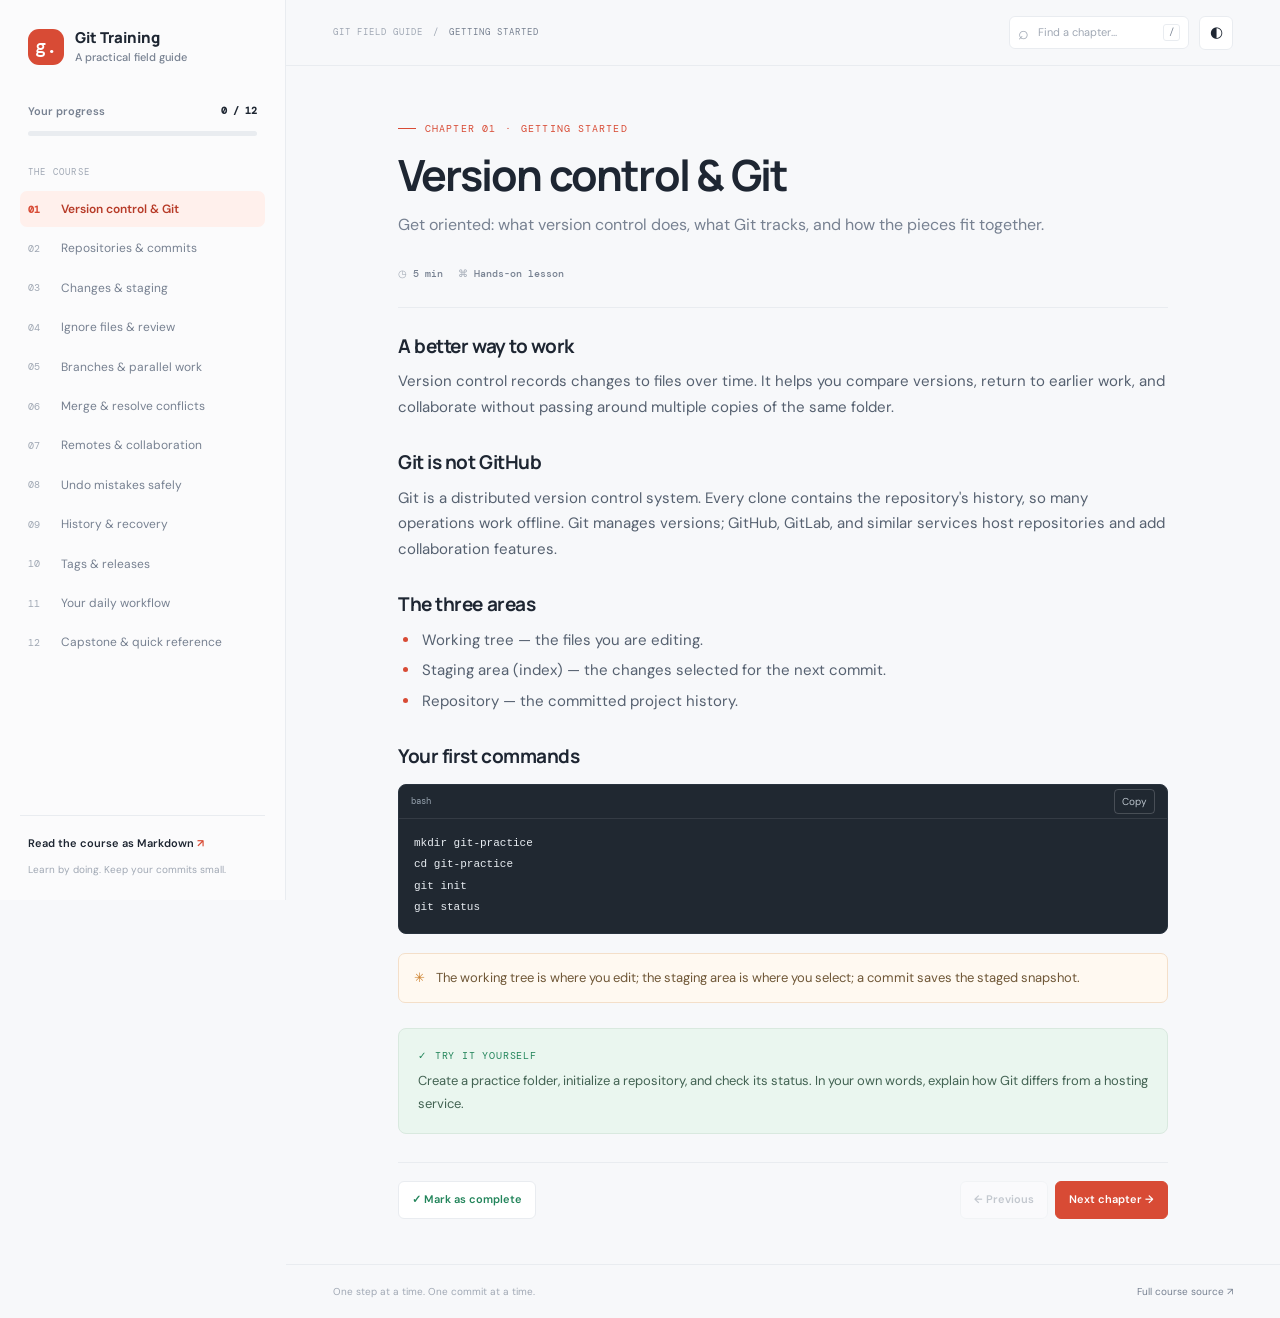
==== index.html @ a88dbd33 "added website" ====
<!doctype html>
<html lang="en">
  <head>
    <meta charset="utf-8">
    <meta name="viewport" content="width=device-width, initial-scale=1">
    <meta name="theme-color" content="#f7f8fa">
    <meta name="description" content="A practical, chapter-by-chapter guide to learning Git, with hands-on exercises and a quick command reference.">
    <title>Git, step by step — Git Training</title>
    <link rel="stylesheet" href="styles.css">
    <script src="app.js" defer></script>
  </head>
  <body>
    <div class="app-shell">
      <aside class="sidebar" id="sidebar">
        <a class="brand" href="#" aria-label="Git Training home">
          <span class="brand-mark" aria-hidden="true">g.</span>
          <span>Git Training<span class="brand-subtitle">A practical field guide</span></span>
        </a>

        <div class="course-progress">
          <div class="progress-label">
            <span>Your progress</span>
            <span id="progress-count">0 / 12</span>
          </div>
          <div class="progress-track" role="progressbar" aria-label="Course progress" aria-valuemin="0" aria-valuemax="12" aria-valuenow="0" id="progress-bar">
            <span id="progress-fill"></span>
          </div>
        </div>

        <nav class="chapter-nav" aria-label="Course chapters">
          <p class="nav-heading">THE COURSE</p>
          <ol id="chapter-list"></ol>
        </nav>

        <div class="sidebar-bottom">
          <a class="source-link" href="Git-Training-Material.md">Read the course as Markdown <span aria-hidden="true">↗</span></a>
          <span class="sidebar-note">Learn by doing. Keep your commits small.</span>
        </div>
      </aside>

      <main class="main-panel">
        <header class="topbar">
          <button class="menu-button" id="menu-button" type="button" aria-label="Open chapter menu" aria-expanded="false">☰</button>
          <div class="breadcrumbs"><span>GIT FIELD GUIDE</span><span aria-hidden="true">/</span><span id="breadcrumb-current">GETTING STARTED</span></div>
          <div class="topbar-actions">
            <label class="search-box">
              <span aria-hidden="true">⌕</span>
              <input id="search" type="search" placeholder="Find a chapter..." aria-label="Find a chapter">
              <kbd>/</kbd>
            </label>
            <button class="theme-button" id="theme-button" type="button" aria-label="Switch to dark theme" title="Toggle theme">◐</button>
          </div>
        </header>

        <article class="lesson" id="lesson" aria-live="polite"></article>

        <footer class="page-footer">
          <span>One step at a time. One commit at a time.</span>
          <a href="Git-Training-Material.md">Full course source ↗</a>
        </footer>
      </main>
    </div>
  </body>
</html>
---- styles.css ----
@import url("https://fonts.googleapis.com/css2?family=DM+Mono:wght@400;500&family=DM+Sans:wght@400;500;600;700&family=Manrope:wght@400;500;600;700;800&display=swap");

:root {
  color-scheme: light;
  --page: #f7f8fa;
  --surface: #ffffff;
  --sidebar: #fbfbfc;
  --text: #1e2632;
  --muted: #778191;
  --faint: #a0a8b4;
  --line: #e9ecf0;
  --soft: #f2f4f6;
  --accent: #d84b35;
  --accent-dark: #b73b28;
  --accent-wash: #fff0ec;
  --green: #23855b;
  --green-wash: #eaf6ef;
  --code: #202831;
  --code-text: #e8edf2;
  --shadow: 0 14px 38px rgba(27, 38, 51, 0.045);
}

* { box-sizing: border-box; }

body {
  margin: 0;
  background: var(--page);
  color: var(--text);
  font-family: "DM Sans", sans-serif;
  font-size: 15px;
  line-height: 1.7;
  -webkit-font-smoothing: antialiased;
}

button, input { font: inherit; }
button { color: inherit; }
a { color: inherit; }

.app-shell { min-height: 100vh; }

.sidebar {
  position: fixed;
  inset: 0 auto 0 0;
  z-index: 5;
  display: flex;
  width: 286px;
  flex-direction: column;
  padding: 29px 20px 20px;
  border-right: 1px solid var(--line);
  background: var(--sidebar);
}

.brand {
  display: flex;
  align-items: center;
  gap: 11px;
  padding: 0 8px;
  color: var(--text);
  font-family: Manrope, sans-serif;
  font-size: 15px;
  font-weight: 800;
  line-height: 1.25;
  text-decoration: none;
}

.brand-mark {
  display: grid;
  width: 36px;
  height: 36px;
  place-items: center;
  border-radius: 11px;
  background: var(--accent);
  color: white;
  font-family: "DM Mono", monospace;
  font-size: 19px;
  font-weight: 500;
}

.brand-subtitle {
  display: block;
  margin-top: 3px;
  color: var(--muted);
  font-family: "DM Sans", sans-serif;
  font-size: 11px;
  font-weight: 500;
}

.course-progress { margin: 37px 8px 29px; }
.progress-label { display: flex; justify-content: space-between; color: var(--muted); font-size: 11px; font-weight: 600; }
.progress-label span:last-child { color: var(--text); font-family: "DM Mono", monospace; font-size: 10px; }
.progress-track { height: 5px; margin-top: 10px; overflow: hidden; border-radius: 99px; background: var(--line); }
.progress-track span { display: block; width: 0; height: 100%; border-radius: inherit; background: var(--green); transition: width 220ms ease; }

.chapter-nav { min-height: 0; overflow: auto; }
.nav-heading { margin: 0 8px 11px; color: var(--faint); font-family: "DM Mono", monospace; font-size: 9px; letter-spacing: 1.2px; }
.chapter-nav ol { display: grid; gap: 3px; margin: 0; padding: 0; list-style: none; }
.chapter-nav button {
  display: flex;
  width: 100%;
  align-items: center;
  gap: 11px;
  padding: 8px;
  border: 0;
  border-radius: 7px;
  background: transparent;
  color: var(--muted);
  cursor: pointer;
  text-align: left;
  transition: background 140ms ease, color 140ms ease;
}
.chapter-nav button:hover { background: var(--soft); color: var(--text); }
.chapter-nav button[aria-current="page"] { background: var(--accent-wash); color: var(--accent-dark); font-weight: 600; }
.chapter-number { width: 22px; color: var(--faint); font-family: "DM Mono", monospace; font-size: 10px; }
.chapter-nav button[aria-current="page"] .chapter-number { color: var(--accent); }
.chapter-title { overflow: hidden; font-size: 12px; text-overflow: ellipsis; white-space: nowrap; }
.chapter-done { margin-left: auto; color: var(--green); font-size: 12px; }
.chapter-nav button[hidden] { display: none; }
.no-results { padding: 10px 8px; color: var(--faint); font-size: 11px; }
.no-results[hidden] { display: none; }

.sidebar-bottom { display: grid; gap: 8px; margin-top: auto; padding: 18px 8px 2px; border-top: 1px solid var(--line); }
.source-link { color: var(--text); font-size: 11px; font-weight: 600; text-decoration: none; }
.source-link:hover, .page-footer a:hover { color: var(--accent); }
.source-link span { color: var(--accent); }
.sidebar-note { color: var(--faint); font-size: 10px; }

.main-panel { min-height: 100vh; margin-left: 286px; }
.topbar {
  position: sticky;
  top: 0;
  z-index: 3;
  display: flex;
  height: 66px;
  align-items: center;
  justify-content: space-between;
  padding: 0 max(36px, calc((100% - 900px) / 2));
  border-bottom: 1px solid var(--line);
  background: color-mix(in srgb, var(--page) 92%, transparent);
  backdrop-filter: blur(14px);
}
.breadcrumbs { display: flex; align-items: center; gap: 10px; color: var(--faint); font-family: "DM Mono", monospace; font-size: 9px; letter-spacing: 1px; }
.breadcrumbs span:last-child { overflow: hidden; max-width: 260px; color: var(--muted); text-overflow: ellipsis; white-space: nowrap; }
.topbar-actions { display: flex; align-items: center; gap: 10px; }
.search-box { display: flex; height: 33px; align-items: center; gap: 7px; padding: 0 8px; border: 1px solid var(--line); border-radius: 6px; background: var(--surface); color: var(--faint); }
.search-box > span { font-size: 18px; line-height: 1; }
.search-box input { width: 120px; border: 0; outline: 0; background: transparent; color: var(--text); font-size: 11px; }
.search-box input::placeholder { color: var(--faint); }
kbd { min-width: 17px; padding: 0 4px; border: 1px solid var(--line); border-radius: 3px; color: var(--muted); font-family: "DM Mono", monospace; font-size: 9px; text-align: center; }
.theme-button, .menu-button { display: grid; width: 34px; height: 34px; place-items: center; border: 1px solid var(--line); border-radius: 6px; background: var(--surface); cursor: pointer; }
.theme-button:hover, .menu-button:hover { color: var(--accent); }
.menu-button { display: none; }

.lesson { width: min(100% - 64px, 770px); min-height: calc(100vh - 116px); margin: 0 auto; padding: 54px 0 45px; }
.eyebrow { display: flex; align-items: center; gap: 9px; color: var(--accent); font-family: "DM Mono", monospace; font-size: 10px; letter-spacing: 1.1px; text-transform: uppercase; }
.eyebrow::before { width: 18px; height: 1px; background: var(--accent); content: ""; }
h1, h2, h3, p { margin-top: 0; }
h1 { margin: 12px 0 10px; font-family: Manrope, sans-serif; font-size: clamp(31px, 4vw, 43px); font-weight: 700; letter-spacing: -1.8px; line-height: 1.2; }
.lesson-lede { max-width: 680px; margin-bottom: 26px; color: var(--muted); font-size: 16px; line-height: 1.75; }
.lesson-meta { display: flex; flex-wrap: wrap; gap: 15px; padding-bottom: 25px; border-bottom: 1px solid var(--line); color: var(--faint); font-family: "DM Mono", monospace; font-size: 10px; }
.lesson-meta span { display: flex; align-items: center; gap: 6px; }
.lesson-meta strong { color: var(--muted); font-weight: 500; }

.lesson-content { padding-top: 25px; }
.lesson-content h2 { margin: 29px 0 10px; font-family: Manrope, sans-serif; font-size: 19px; font-weight: 700; letter-spacing: -0.45px; line-height: 1.4; }
.lesson-content h2:first-child { margin-top: 0; }
.lesson-content h3 { margin: 21px 0 8px; font-size: 14px; font-weight: 700; }
.lesson-content p { margin-bottom: 13px; color: #566170; }
.lesson-content ul, .lesson-content ol { margin: 7px 0 18px; padding-left: 22px; color: #566170; }
.lesson-content li { margin: 5px 0; padding-left: 2px; }
.lesson-content li::marker { color: var(--accent); }
.lesson-content code:not(pre code) { padding: 2px 5px; border-radius: 4px; background: var(--soft); color: var(--accent-dark); font-family: "DM Mono", monospace; font-size: 0.86em; }
.code-wrap { position: relative; margin: 14px 0 19px; overflow: hidden; border: 1px solid #29333e; border-radius: 8px; background: var(--code); }
.code-label { display: flex; min-height: 34px; align-items: center; justify-content: space-between; padding: 0 12px; border-bottom: 1px solid rgba(255,255,255,.09); color: #96a2ae; font-family: "DM Mono", monospace; font-size: 9px; }
.code-label button { padding: 3px 7px; border: 1px solid rgba(255,255,255,.18); border-radius: 4px; background: transparent; color: #bbc4cc; cursor: pointer; font-family: "DM Sans", sans-serif; font-size: 10px; }
.code-label button:hover { border-color: #f29a82; color: #ffd1c5; }
.code-wrap pre { margin: 0; overflow: auto; padding: 13px 15px 16px; color: var(--code-text); font-family: "DM Mono", monospace; font-size: 11px; line-height: 1.85; tab-size: 2; }
.callout { display: flex; gap: 11px; margin: 16px 0; padding: 13px 15px; border: 1px solid #f4dfc9; border-radius: 7px; background: #fff9f1; color: #6f5737; font-size: 13px; }
.callout strong { color: #9d6225; }
.callout-icon { flex: 0 0 auto; color: #cd812e; }
.exercise { margin: 25px 0; padding: 18px 19px; border: 1px solid #d9e9df; border-radius: 8px; background: var(--green-wash); }
.exercise-heading { display: flex; align-items: center; gap: 8px; margin-bottom: 6px; color: var(--green); font-family: "DM Mono", monospace; font-size: 10px; letter-spacing: .8px; text-transform: uppercase; }
.exercise p { margin: 0; color: #426252; font-size: 13px; }
.lesson-content table { width: 100%; margin: 16px 0; border-collapse: collapse; font-size: 12px; }
.lesson-content th, .lesson-content td { padding: 8px 10px; border: 1px solid var(--line); text-align: left; }
.lesson-content th { background: var(--soft); font-weight: 700; }
.lesson-content td code { white-space: nowrap; }
.table-scroll { overflow-x: auto; }

.lesson-actions { display: flex; align-items: center; justify-content: space-between; gap: 12px; margin-top: 28px; padding-top: 18px; border-top: 1px solid var(--line); }
.complete-button, .next-button, .prev-button { min-height: 38px; padding: 0 13px; border: 1px solid var(--line); border-radius: 6px; background: var(--surface); cursor: pointer; font-size: 11px; font-weight: 600; transition: border-color 140ms ease, background 140ms ease; }
.complete-button { color: var(--green); }
.complete-button:hover { border-color: #a8d3b8; background: var(--green-wash); }
.complete-button.is-done { border-color: #a8d3b8; background: var(--green-wash); }
.lesson-nav-buttons { display: flex; gap: 7px; }
.prev-button, .next-button { color: var(--muted); }
.next-button { border-color: var(--accent); background: var(--accent); color: #fff; }
.next-button:hover { border-color: var(--accent-dark); background: var(--accent-dark); }
.prev-button:hover { border-color: #c9cfd6; color: var(--text); }
.prev-button:disabled, .next-button:disabled { opacity: .4; cursor: not-allowed; }

.page-footer { display: flex; justify-content: space-between; gap: 15px; padding: 18px max(36px, calc((100% - 900px) / 2)); border-top: 1px solid var(--line); color: var(--faint); font-size: 10px; }
.page-footer a { color: var(--muted); text-decoration: none; }
.empty-search { padding: 35px 0; color: var(--muted); }

body[data-theme="dark"] {
  color-scheme: dark;
  --page: #151a20;
  --surface: #1b2129;
  --sidebar: #181e25;
  --text: #e5eaf0;
  --muted: #a1acb9;
  --faint: #778391;
  --line: #2b333d;
  --soft: #242c35;
  --accent: #f0785f;
  --accent-dark: #f28b74;
  --accent-wash: #35241f;
  --green: #69c192;
  --green-wash: #1d3028;
  --code: #11161c;
  --code-text: #e8edf2;
  --shadow: 0 14px 38px rgba(0, 0, 0, .16);
}
body[data-theme="dark"] .lesson-content p,
body[data-theme="dark"] .lesson-content ul,
body[data-theme="dark"] .lesson-content ol { color: #bbc4ce; }
body[data-theme="dark"] .callout { border-color: #51402b; background: #2b261e; color: #ddc9a8; }
body[data-theme="dark"] .callout strong { color: #edb76d; }
body[data-theme="dark"] .exercise p { color: #b9d6c4; }

@media (max-width: 1050px) {
  .sidebar { width: 250px; }
  .main-panel { margin-left: 250px; }
  .topbar { padding-right: 28px; padding-left: 28px; }
  .lesson { width: min(100% - 52px, 770px); }
  .page-footer { padding-right: 28px; padding-left: 28px; }
}

@media (max-width: 760px) {
  .sidebar { width: 286px; box-shadow: var(--shadow); transform: translateX(-102%); transition: transform 190ms ease; }
  .sidebar.is-open { transform: translateX(0); }
  .main-panel { margin-left: 0; }
  .topbar { height: 58px; padding: 0 16px; }
  .menu-button { display: grid; flex: 0 0 auto; }
  .breadcrumbs { margin-right: auto; margin-left: 11px; font-size: 8px; }
  .breadcrumbs span:first-child, .breadcrumbs span:nth-child(2) { display: none; }
  .breadcrumbs span:last-child { max-width: 135px; }
  .search-box { width: 35px; justify-content: center; padding: 0; }
  .search-box input, .search-box kbd { display: none; }
  .search-box:focus-within { position: absolute; right: 56px; left: 58px; width: auto; justify-content: flex-start; padding: 0 8px; }
  .search-box:focus-within input { display: block; width: 100%; }
  .lesson { width: min(100% - 36px, 640px); min-height: calc(100vh - 105px); padding-top: 37px; }
  .lesson-lede { font-size: 14px; }
  .lesson-content h2 { font-size: 18px; }
  .page-footer { padding: 15px 18px; }
}

@media (max-width: 440px) {
  .lesson { width: calc(100% - 32px); }
  h1 { font-size: 32px; }
  .lesson-meta { gap: 9px; }
  .lesson-actions { align-items: flex-start; flex-direction: column; }
  .lesson-nav-buttons { width: 100%; justify-content: space-between; }
  .page-footer { align-items: flex-start; flex-direction: column; gap: 3px; }
}
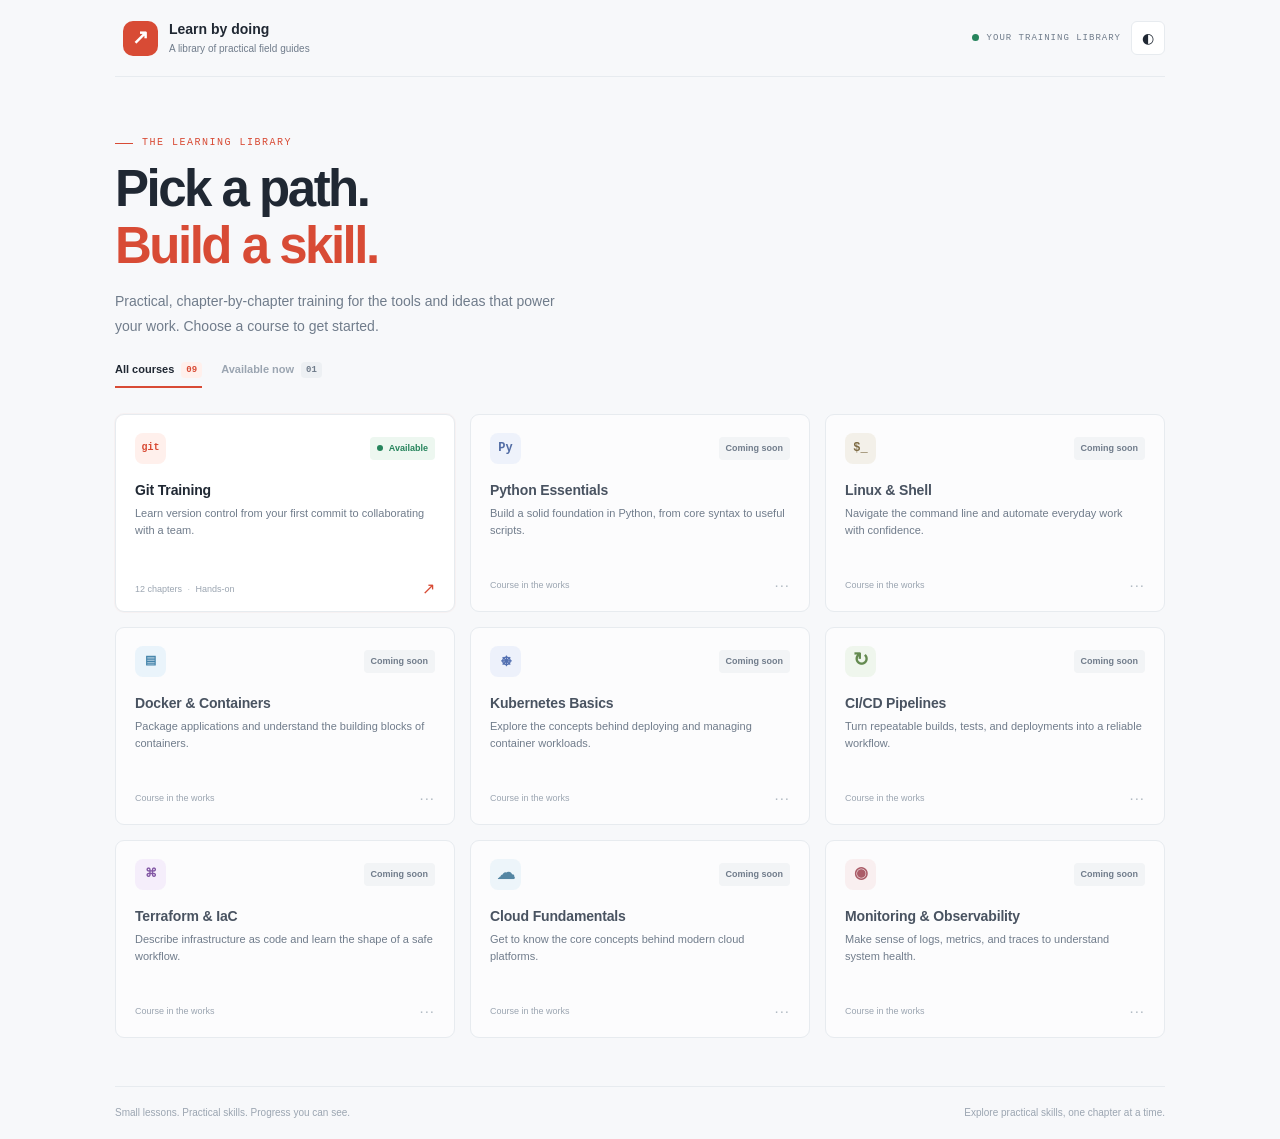
==== commit 6105f303: "reorg2" ====
--- a/index.html
+++ b/index.html
@@ -4,61 +4,105 @@
     <meta charset="utf-8">
     <meta name="viewport" content="width=device-width, initial-scale=1">
     <meta name="theme-color" content="#f7f8fa">
-    <meta name="description" content="A practical, chapter-by-chapter guide to learning Git, with hands-on exercises and a quick command reference.">
-    <title>Git, step by step — Git Training</title>
-    <link rel="stylesheet" href="styles.css">
-    <script src="app.js" defer></script>
+    <meta name="description" content="Choose a hands-on training course and learn something new, one chapter at a time.">
+    <title>Training Library — Learn by doing</title>
+    <link rel="stylesheet" href="assets/css/styles.css">
+    <script src="assets/js/home.js" defer></script>
   </head>
   <body>
-    <div class="app-shell">
-      <aside class="sidebar" id="sidebar">
-        <a class="brand" href="#" aria-label="Git Training home">
-          <span class="brand-mark" aria-hidden="true">g.</span>
-          <span>Git Training<span class="brand-subtitle">A practical field guide</span></span>
+    <div class="page-shell">
+      <header class="site-header">
+        <a class="brand" href="index.html" aria-label="Training Library home">
+          <span class="brand-mark" aria-hidden="true">↗</span>
+          <span>Learn by doing<span class="brand-caption">A library of practical field guides</span></span>
         </a>
+        <div class="site-header-actions">
+          <span class="header-label"><span class="status-dot"></span> YOUR TRAINING LIBRARY</span>
+          <button class="theme-button" id="theme-button" type="button" aria-label="Switch to dark theme" title="Toggle theme">◐</button>
+        </div>
+      </header>
 
-        <div class="course-progress">
-          <div class="progress-label">
-            <span>Your progress</span>
-            <span id="progress-count">0 / 12</span>
+      <main>
+        <section class="intro" aria-labelledby="page-title">
+          <p class="eyebrow">THE LEARNING LIBRARY</p>
+          <h1 id="page-title">Pick a path.<br><span>Build a skill.</span></h1>
+          <p class="intro-copy">Practical, chapter-by-chapter training for the tools and ideas that power your work. Choose a course to get started.</p>
+          <div class="section-tabs" role="group" aria-label="Filter courses">
+            <button class="tab is-active" type="button" data-filter="all" aria-pressed="true">All courses <span>09</span></button>
+            <button class="tab" type="button" data-filter="available" aria-pressed="false">Available now <span>01</span></button>
           </div>
-          <div class="progress-track" role="progressbar" aria-label="Course progress" aria-valuemin="0" aria-valuemax="12" aria-valuenow="0" id="progress-bar">
-            <span id="progress-fill"></span>
-          </div>
-        </div>
+        </section>
 
-        <nav class="chapter-nav" aria-label="Course chapters">
-          <p class="nav-heading">THE COURSE</p>
-          <ol id="chapter-list"></ol>
-        </nav>
+        <section class="course-grid" aria-label="Training courses">
+          <a class="course-card course-card-live" href="pages/git-training.html">
+            <span class="card-topline"><span class="course-icon git-icon" aria-hidden="true">git</span><span class="card-status available"><span></span> Available</span></span>
+            <span class="course-title">Git Training</span>
+            <span class="course-description">Learn version control from your first commit to collaborating with a team.</span>
+            <span class="card-bottom"><span>12 chapters <span class="meta-divider">·</span> Hands-on</span><span class="card-arrow" aria-hidden="true">↗</span></span>
+          </a>
 
-        <div class="sidebar-bottom">
-          <a class="source-link" href="Git-Training-Material.md">Read the course as Markdown <span aria-hidden="true">↗</span></a>
-          <span class="sidebar-note">Learn by doing. Keep your commits small.</span>
-        </div>
-      </aside>
+          <article class="course-card course-card-soon">
+            <span class="card-topline"><span class="course-icon python-icon" aria-hidden="true">Py</span><span class="card-status">Coming soon</span></span>
+            <span class="course-title">Python Essentials</span>
+            <span class="course-description">Build a solid foundation in Python, from core syntax to useful scripts.</span>
+            <span class="card-bottom"><span>Course in the works</span><span class="lock-icon" aria-hidden="true">···</span></span>
+          </article>
 
-      <main class="main-panel">
-        <header class="topbar">
-          <button class="menu-button" id="menu-button" type="button" aria-label="Open chapter menu" aria-expanded="false">☰</button>
-          <div class="breadcrumbs"><span>GIT FIELD GUIDE</span><span aria-hidden="true">/</span><span id="breadcrumb-current">GETTING STARTED</span></div>
-          <div class="topbar-actions">
-            <label class="search-box">
-              <span aria-hidden="true">⌕</span>
-              <input id="search" type="search" placeholder="Find a chapter..." aria-label="Find a chapter">
-              <kbd>/</kbd>
-            </label>
-            <button class="theme-button" id="theme-button" type="button" aria-label="Switch to dark theme" title="Toggle theme">◐</button>
-          </div>
-        </header>
+          <article class="course-card course-card-soon">
+            <span class="card-topline"><span class="course-icon linux-icon" aria-hidden="true">$_</span><span class="card-status">Coming soon</span></span>
+            <span class="course-title">Linux &amp; Shell</span>
+            <span class="course-description">Navigate the command line and automate everyday work with confidence.</span>
+            <span class="card-bottom"><span>Course in the works</span><span class="lock-icon" aria-hidden="true">···</span></span>
+          </article>
 
-        <article class="lesson" id="lesson" aria-live="polite"></article>
+          <article class="course-card course-card-soon">
+            <span class="card-topline"><span class="course-icon docker-icon" aria-hidden="true">▤</span><span class="card-status">Coming soon</span></span>
+            <span class="course-title">Docker &amp; Containers</span>
+            <span class="course-description">Package applications and understand the building blocks of containers.</span>
+            <span class="card-bottom"><span>Course in the works</span><span class="lock-icon" aria-hidden="true">···</span></span>
+          </article>
 
-        <footer class="page-footer">
-          <span>One step at a time. One commit at a time.</span>
-          <a href="Git-Training-Material.md">Full course source ↗</a>
-        </footer>
+          <article class="course-card course-card-soon">
+            <span class="card-topline"><span class="course-icon k8s-icon" aria-hidden="true">⎈</span><span class="card-status">Coming soon</span></span>
+            <span class="course-title">Kubernetes Basics</span>
+            <span class="course-description">Explore the concepts behind deploying and managing container workloads.</span>
+            <span class="card-bottom"><span>Course in the works</span><span class="lock-icon" aria-hidden="true">···</span></span>
+          </article>
+
+          <article class="course-card course-card-soon">
+            <span class="card-topline"><span class="course-icon cicd-icon" aria-hidden="true">↻</span><span class="card-status">Coming soon</span></span>
+            <span class="course-title">CI/CD Pipelines</span>
+            <span class="course-description">Turn repeatable builds, tests, and deployments into a reliable workflow.</span>
+            <span class="card-bottom"><span>Course in the works</span><span class="lock-icon" aria-hidden="true">···</span></span>
+          </article>
+
+          <article class="course-card course-card-soon">
+            <span class="card-topline"><span class="course-icon terraform-icon" aria-hidden="true">⌘</span><span class="card-status">Coming soon</span></span>
+            <span class="course-title">Terraform &amp; IaC</span>
+            <span class="course-description">Describe infrastructure as code and learn the shape of a safe workflow.</span>
+            <span class="card-bottom"><span>Course in the works</span><span class="lock-icon" aria-hidden="true">···</span></span>
+          </article>
+
+          <article class="course-card course-card-soon">
+            <span class="card-topline"><span class="course-icon cloud-icon" aria-hidden="true">☁</span><span class="card-status">Coming soon</span></span>
+            <span class="course-title">Cloud Fundamentals</span>
+            <span class="course-description">Get to know the core concepts behind modern cloud platforms.</span>
+            <span class="card-bottom"><span>Course in the works</span><span class="lock-icon" aria-hidden="true">···</span></span>
+          </article>
+
+          <article class="course-card course-card-soon">
+            <span class="card-topline"><span class="course-icon observability-icon" aria-hidden="true">◉</span><span class="card-status">Coming soon</span></span>
+            <span class="course-title">Monitoring &amp; Observability</span>
+            <span class="course-description">Make sense of logs, metrics, and traces to understand system health.</span>
+            <span class="card-bottom"><span>Course in the works</span><span class="lock-icon" aria-hidden="true">···</span></span>
+          </article>
+        </section>
       </main>
+
+      <footer class="site-footer">
+        <span>Small lessons. Practical skills. Progress you can see.</span>
+        <span>Explore practical skills, one chapter at a time.</span>
+      </footer>
     </div>
   </body>
 </html>
--- a/assets/css/styles.css
+++ b/assets/css/styles.css
@@ -0,0 +1,385 @@
+:root {
+  color-scheme: light;
+  --page: #f7f8fa;
+  --surface: #ffffff;
+  --sidebar: #fbfbfc;
+  --text: #1e2632;
+  --muted: #778191;
+  --faint: #a0a8b4;
+  --line: #e9ecf0;
+  --soft: #f2f4f6;
+  --accent: #d84b35;
+  --accent-dark: #b73b28;
+  --accent-wash: #fff0ec;
+  --green: #23855b;
+  --green-wash: #eaf6ef;
+  --code: #202831;
+  --code-text: #e8edf2;
+  --shadow: 0 14px 38px rgba(27, 38, 51, 0.045);
+}
+
+* { box-sizing: border-box; }
+
+body {
+  margin: 0;
+  background: var(--page);
+  color: var(--text);
+  font-family: "DM Sans", sans-serif;
+  font-size: 15px;
+  line-height: 1.7;
+  -webkit-font-smoothing: antialiased;
+}
+
+button, input { font: inherit; }
+button { color: inherit; }
+a { color: inherit; }
+
+.app-shell { min-height: 100vh; }
+
+.sidebar {
+  position: fixed;
+  inset: 0 auto 0 0;
+  z-index: 5;
+  display: flex;
+  width: 286px;
+  flex-direction: column;
+  padding: 29px 20px 20px;
+  border-right: 1px solid var(--line);
+  background: var(--sidebar);
+}
+
+.brand {
+  display: flex;
+  align-items: center;
+  gap: 11px;
+  padding: 0 8px;
+  color: var(--text);
+  font-family: Manrope, sans-serif;
+  font-size: 15px;
+  font-weight: 800;
+  line-height: 1.25;
+  text-decoration: none;
+}
+
+.brand-mark {
+  display: grid;
+  width: 36px;
+  height: 36px;
+  place-items: center;
+  border-radius: 11px;
+  background: var(--accent);
+  color: white;
+  font-family: "DM Mono", monospace;
+  font-size: 19px;
+  font-weight: 500;
+}
+
+.brand-subtitle {
+  display: block;
+  margin-top: 3px;
+  color: var(--muted);
+  font-family: "DM Sans", sans-serif;
+  font-size: 11px;
+  font-weight: 500;
+}
+
+.course-progress { margin: 37px 8px 29px; }
+.progress-label { display: flex; justify-content: space-between; color: var(--muted); font-size: 11px; font-weight: 600; }
+.progress-label span:last-child { color: var(--text); font-family: "DM Mono", monospace; font-size: 10px; }
+.progress-track { height: 5px; margin-top: 10px; overflow: hidden; border-radius: 99px; background: var(--line); }
+.progress-track span { display: block; width: 0; height: 100%; border-radius: inherit; background: var(--green); transition: width 220ms ease; }
+
+.chapter-nav { min-height: 0; overflow: auto; }
+.nav-heading { margin: 0 8px 11px; color: var(--faint); font-family: "DM Mono", monospace; font-size: 9px; letter-spacing: 1.2px; }
+.chapter-nav ol { display: grid; gap: 3px; margin: 0; padding: 0; list-style: none; }
+.chapter-nav button {
+  display: flex;
+  width: 100%;
+  align-items: center;
+  gap: 11px;
+  padding: 8px;
+  border: 0;
+  border-radius: 7px;
+  background: transparent;
+  color: var(--muted);
+  cursor: pointer;
+  text-align: left;
+  transition: background 140ms ease, color 140ms ease;
+}
+.chapter-nav button:hover { background: var(--soft); color: var(--text); }
+.chapter-nav button[aria-current="page"] { background: var(--accent-wash); color: var(--accent-dark); font-weight: 600; }
+.chapter-number { width: 22px; color: var(--faint); font-family: "DM Mono", monospace; font-size: 10px; }
+.chapter-nav button[aria-current="page"] .chapter-number { color: var(--accent); }
+.chapter-title { overflow: hidden; font-size: 12px; text-overflow: ellipsis; white-space: nowrap; }
+.chapter-done { margin-left: auto; color: var(--green); font-size: 12px; }
+.chapter-nav button[hidden] { display: none; }
+.no-results { padding: 10px 8px; color: var(--faint); font-size: 11px; }
+.no-results[hidden] { display: none; }
+
+.sidebar-bottom { display: grid; gap: 8px; margin-top: auto; padding: 18px 8px 2px; border-top: 1px solid var(--line); }
+.source-link { color: var(--text); font-size: 11px; font-weight: 600; text-decoration: none; }
+.source-link:hover, .page-footer a:hover { color: var(--accent); }
+.source-link span { color: var(--accent); }
+.sidebar-note { color: var(--faint); font-size: 10px; }
+
+.main-panel { min-height: 100vh; margin-left: 286px; }
+.topbar {
+  position: sticky;
+  top: 0;
+  z-index: 3;
+  display: flex;
+  height: 66px;
+  align-items: center;
+  justify-content: space-between;
+  padding: 0 max(36px, calc((100% - 900px) / 2));
+  border-bottom: 1px solid var(--line);
+  background: color-mix(in srgb, var(--page) 92%, transparent);
+  backdrop-filter: blur(14px);
+}
+.breadcrumbs { display: flex; align-items: center; gap: 10px; color: var(--faint); font-family: "DM Mono", monospace; font-size: 9px; letter-spacing: 1px; }
+.breadcrumbs span:last-child { overflow: hidden; max-width: 260px; color: var(--muted); text-overflow: ellipsis; white-space: nowrap; }
+.topbar-actions { display: flex; align-items: center; gap: 10px; }
+.search-box { display: flex; height: 33px; align-items: center; gap: 7px; padding: 0 8px; border: 1px solid var(--line); border-radius: 6px; background: var(--surface); color: var(--faint); }
+.search-box > span { font-size: 18px; line-height: 1; }
+.search-box input { width: 120px; border: 0; outline: 0; background: transparent; color: var(--text); font-size: 11px; }
+.search-box input::placeholder { color: var(--faint); }
+kbd { min-width: 17px; padding: 0 4px; border: 1px solid var(--line); border-radius: 3px; color: var(--muted); font-family: "DM Mono", monospace; font-size: 9px; text-align: center; }
+.theme-button, .menu-button { display: grid; width: 34px; height: 34px; place-items: center; border: 1px solid var(--line); border-radius: 6px; background: var(--surface); cursor: pointer; }
+.theme-button:hover, .menu-button:hover { color: var(--accent); }
+.menu-button { display: none; }
+
+.lesson { width: min(100% - 64px, 770px); min-height: calc(100vh - 116px); margin: 0 auto; padding: 54px 0 45px; }
+.eyebrow { display: flex; align-items: center; gap: 9px; color: var(--accent); font-family: "DM Mono", monospace; font-size: 10px; letter-spacing: 1.1px; text-transform: uppercase; }
+.eyebrow::before { width: 18px; height: 1px; background: var(--accent); content: ""; }
+h1, h2, h3, p { margin-top: 0; }
+h1 { margin: 12px 0 10px; font-family: Manrope, sans-serif; font-size: clamp(31px, 4vw, 43px); font-weight: 700; letter-spacing: -1.8px; line-height: 1.2; }
+.lesson-lede { max-width: 680px; margin-bottom: 26px; color: var(--muted); font-size: 16px; line-height: 1.75; }
+.lesson-meta { display: flex; flex-wrap: wrap; gap: 15px; padding-bottom: 25px; border-bottom: 1px solid var(--line); color: var(--faint); font-family: "DM Mono", monospace; font-size: 10px; }
+.lesson-meta span { display: flex; align-items: center; gap: 6px; }
+.lesson-meta strong { color: var(--muted); font-weight: 500; }
+
+.lesson-content { padding-top: 25px; }
+.lesson-content h2 { margin: 29px 0 10px; font-family: Manrope, sans-serif; font-size: 19px; font-weight: 700; letter-spacing: -0.45px; line-height: 1.4; }
+.lesson-content h2:first-child { margin-top: 0; }
+.lesson-content h3 { margin: 21px 0 8px; font-size: 14px; font-weight: 700; }
+.lesson-content p { margin-bottom: 13px; color: #566170; }
+.lesson-content ul, .lesson-content ol { margin: 7px 0 18px; padding-left: 22px; color: #566170; }
+.lesson-content li { margin: 5px 0; padding-left: 2px; }
+.lesson-content li::marker { color: var(--accent); }
+.lesson-content code:not(pre code) { padding: 2px 5px; border-radius: 4px; background: var(--soft); color: var(--accent-dark); font-family: "DM Mono", monospace; font-size: 0.86em; }
+.code-wrap { position: relative; margin: 14px 0 19px; overflow: hidden; border: 1px solid #29333e; border-radius: 8px; background: var(--code); }
+.code-label { display: flex; min-height: 34px; align-items: center; justify-content: space-between; padding: 0 12px; border-bottom: 1px solid rgba(255,255,255,.09); color: #96a2ae; font-family: "DM Mono", monospace; font-size: 9px; }
+.code-label button { padding: 3px 7px; border: 1px solid rgba(255,255,255,.18); border-radius: 4px; background: transparent; color: #bbc4cc; cursor: pointer; font-family: "DM Sans", sans-serif; font-size: 10px; }
+.code-label button:hover { border-color: #f29a82; color: #ffd1c5; }
+.code-wrap pre { margin: 0; overflow: auto; padding: 13px 15px 16px; color: var(--code-text); font-family: "DM Mono", monospace; font-size: 11px; line-height: 1.85; tab-size: 2; }
+.callout { display: flex; gap: 11px; margin: 16px 0; padding: 13px 15px; border: 1px solid #f4dfc9; border-radius: 7px; background: #fff9f1; color: #6f5737; font-size: 13px; }
+.callout strong { color: #9d6225; }
+.callout-icon { flex: 0 0 auto; color: #cd812e; }
+.exercise { margin: 25px 0; padding: 18px 19px; border: 1px solid #d9e9df; border-radius: 8px; background: var(--green-wash); }
+.exercise-heading { display: flex; align-items: center; gap: 8px; margin-bottom: 6px; color: var(--green); font-family: "DM Mono", monospace; font-size: 10px; letter-spacing: .8px; text-transform: uppercase; }
+.exercise p { margin: 0; color: #426252; font-size: 13px; }
+.lesson-content table { width: 100%; margin: 16px 0; border-collapse: collapse; font-size: 12px; }
+.lesson-content th, .lesson-content td { padding: 8px 10px; border: 1px solid var(--line); text-align: left; }
+.lesson-content th { background: var(--soft); font-weight: 700; }
+.lesson-content td code { white-space: nowrap; }
+.table-scroll { overflow-x: auto; }
+
+.lesson-actions { display: flex; align-items: center; justify-content: space-between; gap: 12px; margin-top: 28px; padding-top: 18px; border-top: 1px solid var(--line); }
+.complete-button, .next-button, .prev-button { min-height: 38px; padding: 0 13px; border: 1px solid var(--line); border-radius: 6px; background: var(--surface); cursor: pointer; font-size: 11px; font-weight: 600; transition: border-color 140ms ease, background 140ms ease; }
+.complete-button { color: var(--green); }
+.complete-button:hover { border-color: #a8d3b8; background: var(--green-wash); }
+.complete-button.is-done { border-color: #a8d3b8; background: var(--green-wash); }
+.lesson-nav-buttons { display: flex; gap: 7px; }
+.prev-button, .next-button { color: var(--muted); }
+.next-button { border-color: var(--accent); background: var(--accent); color: #fff; }
+.next-button:hover { border-color: var(--accent-dark); background: var(--accent-dark); }
+.prev-button:hover { border-color: #c9cfd6; color: var(--text); }
+.prev-button:disabled, .next-button:disabled { opacity: .4; cursor: not-allowed; }
+
+.page-footer { display: flex; justify-content: space-between; gap: 15px; padding: 18px max(36px, calc((100% - 900px) / 2)); border-top: 1px solid var(--line); color: var(--faint); font-size: 10px; }
+.page-footer a { color: var(--muted); text-decoration: none; }
+.empty-search { padding: 35px 0; color: var(--muted); }
+
+body[data-theme="dark"] {
+  color-scheme: dark;
+  --page: #151a20;
+  --surface: #1b2129;
+  --sidebar: #181e25;
+  --text: #e5eaf0;
+  --muted: #a1acb9;
+  --faint: #778391;
+  --line: #2b333d;
+  --soft: #242c35;
+  --accent: #f0785f;
+  --accent-dark: #f28b74;
+  --accent-wash: #35241f;
+  --green: #69c192;
+  --green-wash: #1d3028;
+  --code: #11161c;
+  --code-text: #e8edf2;
+  --shadow: 0 14px 38px rgba(0, 0, 0, .16);
+}
+body[data-theme="dark"] .lesson-content p,
+body[data-theme="dark"] .lesson-content ul,
+body[data-theme="dark"] .lesson-content ol { color: #bbc4ce; }
+body[data-theme="dark"] .callout { border-color: #51402b; background: #2b261e; color: #ddc9a8; }
+body[data-theme="dark"] .callout strong { color: #edb76d; }
+body[data-theme="dark"] .exercise p { color: #b9d6c4; }
+body[data-theme="dark"] .page-shell {
+  --page: #151a20;
+  --surface: #1b2129;
+  --text: #e5eaf0;
+  --muted: #a1acb9;
+  --faint: #778391;
+  --line: #2b333d;
+  --accent: #f0785f;
+  --accent-soft: #35241f;
+  --green: #69c192;
+  --green-soft: #1d3028;
+  --shadow: 0 14px 38px rgba(0, 0, 0, .16);
+  background: var(--page);
+  color: var(--text);
+}
+body[data-theme="dark"] .page-shell .course-card-soon { background: #1a2028; }
+body[data-theme="dark"] .page-shell .tab span { background: #2a323b; }
+body[data-theme="dark"] .page-shell .theme-button { background: var(--surface); }
+
+@media (max-width: 1050px) {
+  .sidebar { width: 250px; }
+  .main-panel { margin-left: 250px; }
+  .topbar { padding-right: 28px; padding-left: 28px; }
+  .lesson { width: min(100% - 52px, 770px); }
+  .page-footer { padding-right: 28px; padding-left: 28px; }
+}
+
+@media (max-width: 760px) {
+  .sidebar { width: 286px; box-shadow: var(--shadow); transform: translateX(-102%); transition: transform 190ms ease; }
+  .sidebar.is-open { transform: translateX(0); }
+  .main-panel { margin-left: 0; }
+  .topbar { height: 58px; padding: 0 16px; }
+  .menu-button { display: grid; flex: 0 0 auto; }
+  .breadcrumbs { margin-right: auto; margin-left: 11px; font-size: 8px; }
+  .breadcrumbs span:first-child, .breadcrumbs span:nth-child(2) { display: none; }
+  .breadcrumbs span:last-child { max-width: 135px; }
+  .search-box { width: 35px; justify-content: center; padding: 0; }
+  .search-box input, .search-box kbd { display: none; }
+  .search-box:focus-within { position: absolute; right: 56px; left: 58px; width: auto; justify-content: flex-start; padding: 0 8px; }
+  .search-box:focus-within input { display: block; width: 100%; }
+  .lesson { width: min(100% - 36px, 640px); min-height: calc(100vh - 105px); padding-top: 37px; }
+  .lesson-lede { font-size: 14px; }
+  .lesson-content h2 { font-size: 18px; }
+  .page-footer { padding: 15px 18px; }
+}
+
+@media (max-width: 440px) {
+  .lesson { width: calc(100% - 32px); }
+  h1 { font-size: 32px; }
+  .lesson-meta { gap: 9px; }
+  .lesson-actions { align-items: flex-start; flex-direction: column; }
+  .lesson-nav-buttons { width: 100%; justify-content: space-between; }
+  .page-footer { align-items: flex-start; flex-direction: column; gap: 3px; }
+}
+
+.page-shell {
+  --page: #f7f8fa;
+  --surface: #fff;
+  --text: #202833;
+  --muted: #707c8b;
+  --faint: #9ba5b1;
+  --line: #e7ebef;
+  --accent: #d84b35;
+  --accent-soft: #fff0ec;
+  --green: #26845c;
+  --green-soft: #edf7f0;
+  --shadow: 0 18px 38px rgba(30, 43, 58, .07);
+  width: min(100% - 64px, 1120px);
+  margin: 0 auto;
+  color: var(--text);
+  color-scheme: light;
+  font-family: "Segoe UI", Arial, sans-serif;
+  font-size: 14px;
+  line-height: 1.6;
+  -webkit-font-smoothing: antialiased;
+}
+
+.page-shell a { color: inherit; }
+.page-shell .site-header { display: flex; min-height: 77px; align-items: center; justify-content: space-between; gap: 12px; border-bottom: 1px solid var(--line); }
+.page-shell .site-header-actions { display: flex; align-items: center; gap: 10px; }
+.page-shell .brand { display: flex; align-items: center; gap: 11px; color: var(--text); font-size: 14px; font-weight: 750; line-height: 1.25; text-decoration: none; }
+.page-shell .brand-mark { display: grid; width: 35px; height: 35px; place-items: center; border-radius: 10px; background: var(--accent); color: white; font-size: 20px; font-weight: 700; }
+.page-shell .brand-caption { display: block; margin-top: 4px; color: var(--muted); font-size: 10px; font-weight: 450; }
+.page-shell .header-label { display: flex; align-items: center; gap: 8px; color: var(--muted); font-family: Consolas, monospace; font-size: 9px; letter-spacing: 1px; }
+.page-shell .status-dot,
+.page-shell .card-status.available span { width: 7px; height: 7px; border-radius: 50%; background: var(--green); }
+.page-shell .theme-button { display: grid; width: 34px; height: 34px; place-items: center; border: 1px solid var(--line); border-radius: 6px; background: var(--surface); color: var(--text); cursor: pointer; }
+.page-shell .theme-button:hover { color: var(--accent); }
+
+.page-shell .intro { max-width: 550px; padding: 52px 0 25px; }
+.page-shell .eyebrow { margin: 0 0 9px; color: var(--accent); font-family: Consolas, monospace; font-size: 10px; letter-spacing: 1.5px; }
+.page-shell h1 { margin: 0; font-size: clamp(36px, 5vw, 51px); font-weight: 700; letter-spacing: -2.5px; line-height: 1.12; }
+.page-shell h1 span { color: var(--accent); }
+.page-shell .intro-copy { max-width: 465px; margin: 15px 0 23px; color: var(--muted); font-size: 14px; line-height: 1.75; }
+.page-shell .section-tabs { display: flex; align-items: center; gap: 19px; }
+.page-shell .tab { display: flex; align-items: center; gap: 7px; padding: 0 0 7px; border: 0; border-bottom: 2px solid transparent; background: transparent; color: var(--faint); cursor: pointer; font-size: 11px; font-weight: 600; }
+.page-shell .tab span { padding: 1px 5px; border-radius: 4px; background: #edf0f3; color: var(--muted); font-family: Consolas, monospace; font-size: 9px; }
+.page-shell .tab.is-active { border-bottom-color: var(--accent); color: var(--text); }
+.page-shell .tab.is-active span { background: var(--accent-soft); color: var(--accent); }
+
+.page-shell .course-grid { display: grid; grid-template-columns: repeat(3, minmax(0, 1fr)); gap: 15px; padding: 1px 0 48px; }
+.page-shell .course-card { display: flex; min-height: 190px; flex-direction: column; padding: 16px 17px 13px; border: 1px solid var(--line); border-radius: 9px; background: var(--surface); text-align: left; }
+.page-shell .course-card-live { box-shadow: 0 0 0 1px rgba(216, 75, 53, .04); text-decoration: none; transition: transform 150ms ease, border-color 150ms ease, box-shadow 150ms ease; }
+.page-shell .course-card-live:hover { transform: translateY(-2px); border-color: #edb1a5; box-shadow: var(--shadow); }
+.page-shell .card-topline { display: flex; min-height: 31px; align-items: center; justify-content: space-between; }
+.page-shell .course-icon { display: grid; width: 31px; height: 31px; place-items: center; border-radius: 8px; font-family: Consolas, monospace; font-size: 12px; font-weight: 700; }
+.page-shell .git-icon { background: var(--accent-soft); color: var(--accent); font-size: 10px; }
+.page-shell .python-icon { background: #eef2fb; color: #526ca4; }
+.page-shell .linux-icon { background: #f3f0e9; color: #7d6a43; }
+.page-shell .docker-icon { background: #eaf4fb; color: #4383aa; }
+.page-shell .k8s-icon { background: #edf1fb; color: #526fb1; font-size: 17px; }
+.page-shell .cicd-icon { background: #eff6ed; color: #648a50; font-size: 19px; }
+.page-shell .terraform-icon { background: #f5eefb; color: #8257a4; }
+.page-shell .cloud-icon { background: #edf5fa; color: #5486a3; font-size: 18px; }
+.page-shell .observability-icon { background: #f9eff0; color: #ab5c68; font-size: 16px; }
+.page-shell .card-status { display: inline-flex; align-items: center; gap: 6px; padding: 4px 7px; border-radius: 4px; background: #f2f4f6; color: var(--muted); font-size: 9px; font-weight: 600; }
+.page-shell .card-status.available { background: var(--green-soft); color: var(--green); }
+.page-shell .card-status.available span { width: 6px; height: 6px; }
+.page-shell .course-title { margin-top: 17px; font-size: 14px; font-weight: 700; letter-spacing: -.15px; line-height: 1.35; }
+.page-shell .course-description { margin-top: 5px; color: var(--muted); font-size: 11px; line-height: 1.55; }
+.page-shell .card-bottom { display: flex; align-items: center; justify-content: space-between; gap: 8px; margin-top: auto; padding-top: 12px; color: var(--faint); font-size: 9px; }
+.page-shell .meta-divider { padding: 0 3px; color: #c1c8cf; }
+.page-shell .card-arrow { color: var(--accent); font-size: 16px; line-height: 1; }
+.page-shell .lock-icon { color: #b1bac3; font-size: 15px; letter-spacing: 1px; }
+.page-shell .course-card-soon { background: #fcfcfd; }
+.page-shell .course-card-soon .course-title { color: #495361; }
+.page-shell .course-card[hidden] { display: none; }
+
+.page-shell .site-footer { display: flex; min-height: 53px; align-items: center; justify-content: space-between; gap: 15px; border-top: 1px solid var(--line); color: var(--faint); font-size: 10px; }
+.page-shell .site-footer a { color: var(--muted); text-decoration: none; }
+.page-shell .site-footer a:hover { color: var(--accent); }
+
+@media (min-width: 1200px) {
+  .page-shell { width: min(100% - 96px, 1050px); }
+  .page-shell .course-card { min-height: 198px; padding: 18px 19px 14px; }
+  .page-shell .intro { padding-top: 58px; }
+}
+
+@media (max-width: 760px) {
+  .page-shell { width: min(100% - 36px, 600px); }
+  .page-shell .intro { padding-top: 39px; }
+  .page-shell .course-grid { grid-template-columns: repeat(2, minmax(0, 1fr)); gap: 11px; padding-bottom: 34px; }
+  .page-shell .course-card { min-height: 190px; padding: 13px; }
+  .page-shell .course-title { font-size: 13px; }
+  .page-shell .course-description { font-size: 10px; }
+}
+
+@media (max-width: 470px) {
+  .page-shell { width: calc(100% - 32px); }
+  .page-shell .header-label { font-size: 8px; letter-spacing: .5px; }
+  .page-shell .intro { padding-top: 33px; }
+  .page-shell h1 { font-size: 39px; }
+  .page-shell .intro-copy { font-size: 13px; }
+  .page-shell .course-grid { grid-template-columns: 1fr; gap: 10px; }
+  .page-shell .course-card { min-height: 165px; padding: 15px; }
+  .page-shell .course-title { margin-top: 13px; }
+  .page-shell .site-footer { align-items: flex-start; flex-direction: column; justify-content: center; gap: 2px; padding: 10px 0; }
+}
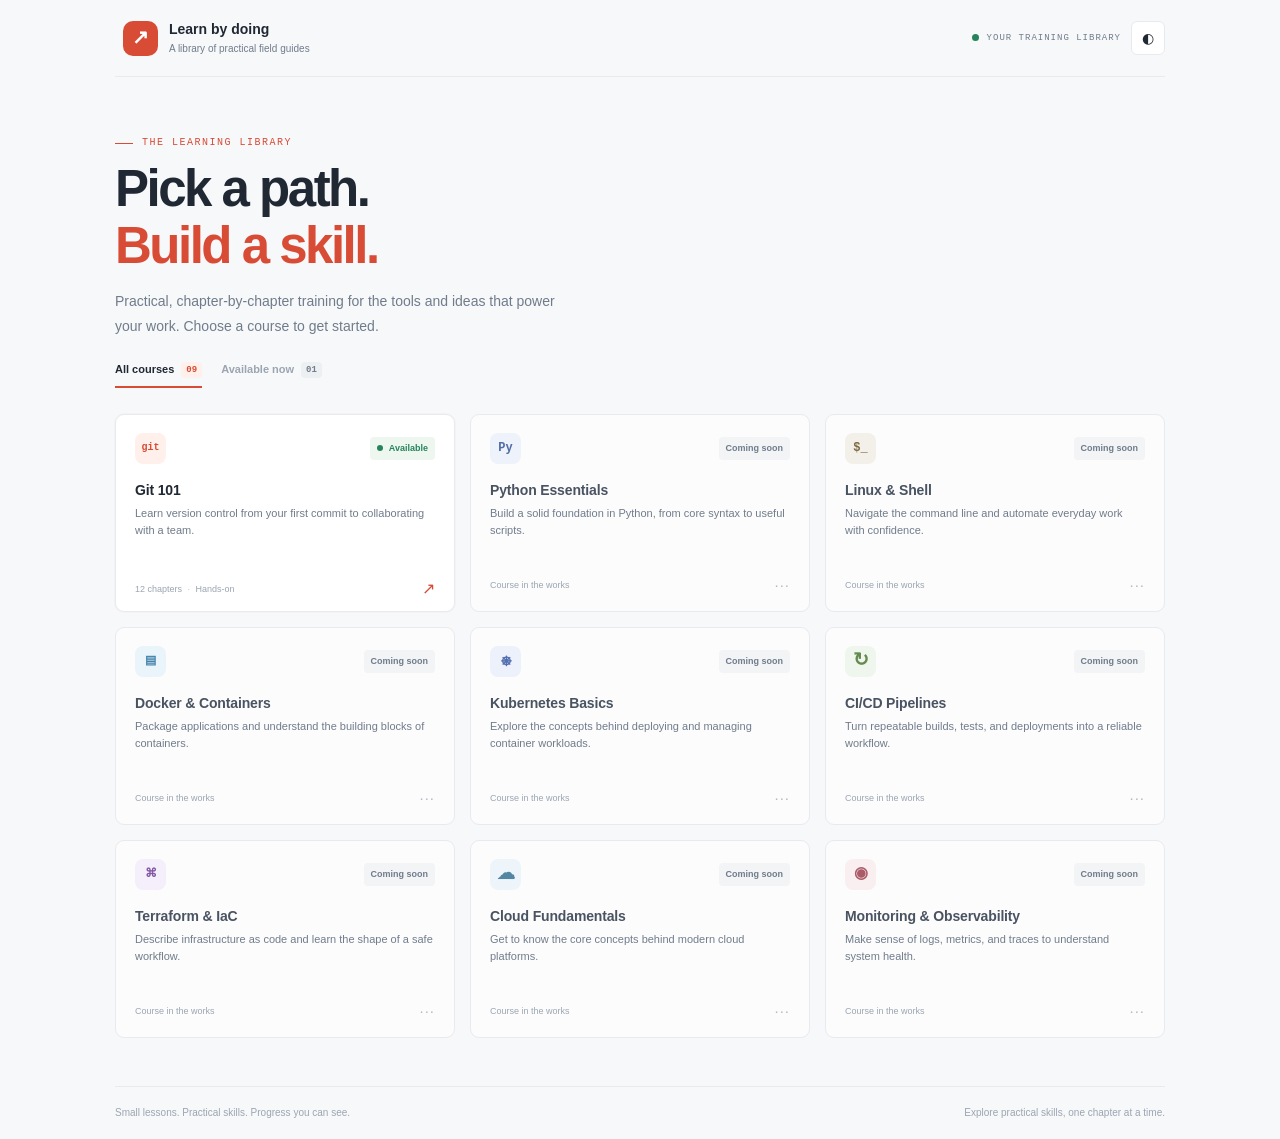
==== commit 6cb63cd1: "renamed:    git-training.html -> Git-101.html" ====
--- a/index.html
+++ b/index.html
@@ -34,9 +34,9 @@
         </section>
 
         <section class="course-grid" aria-label="Training courses">
-          <a class="course-card course-card-live" href="pages/git-training.html">
+          <a class="course-card course-card-live" href="pages/Git-101.html">
             <span class="card-topline"><span class="course-icon git-icon" aria-hidden="true">git</span><span class="card-status available"><span></span> Available</span></span>
-            <span class="course-title">Git Training</span>
+            <span class="course-title">Git 101</span>
             <span class="course-description">Learn version control from your first commit to collaborating with a team.</span>
             <span class="card-bottom"><span>12 chapters <span class="meta-divider">·</span> Hands-on</span><span class="card-arrow" aria-hidden="true">↗</span></span>
           </a>
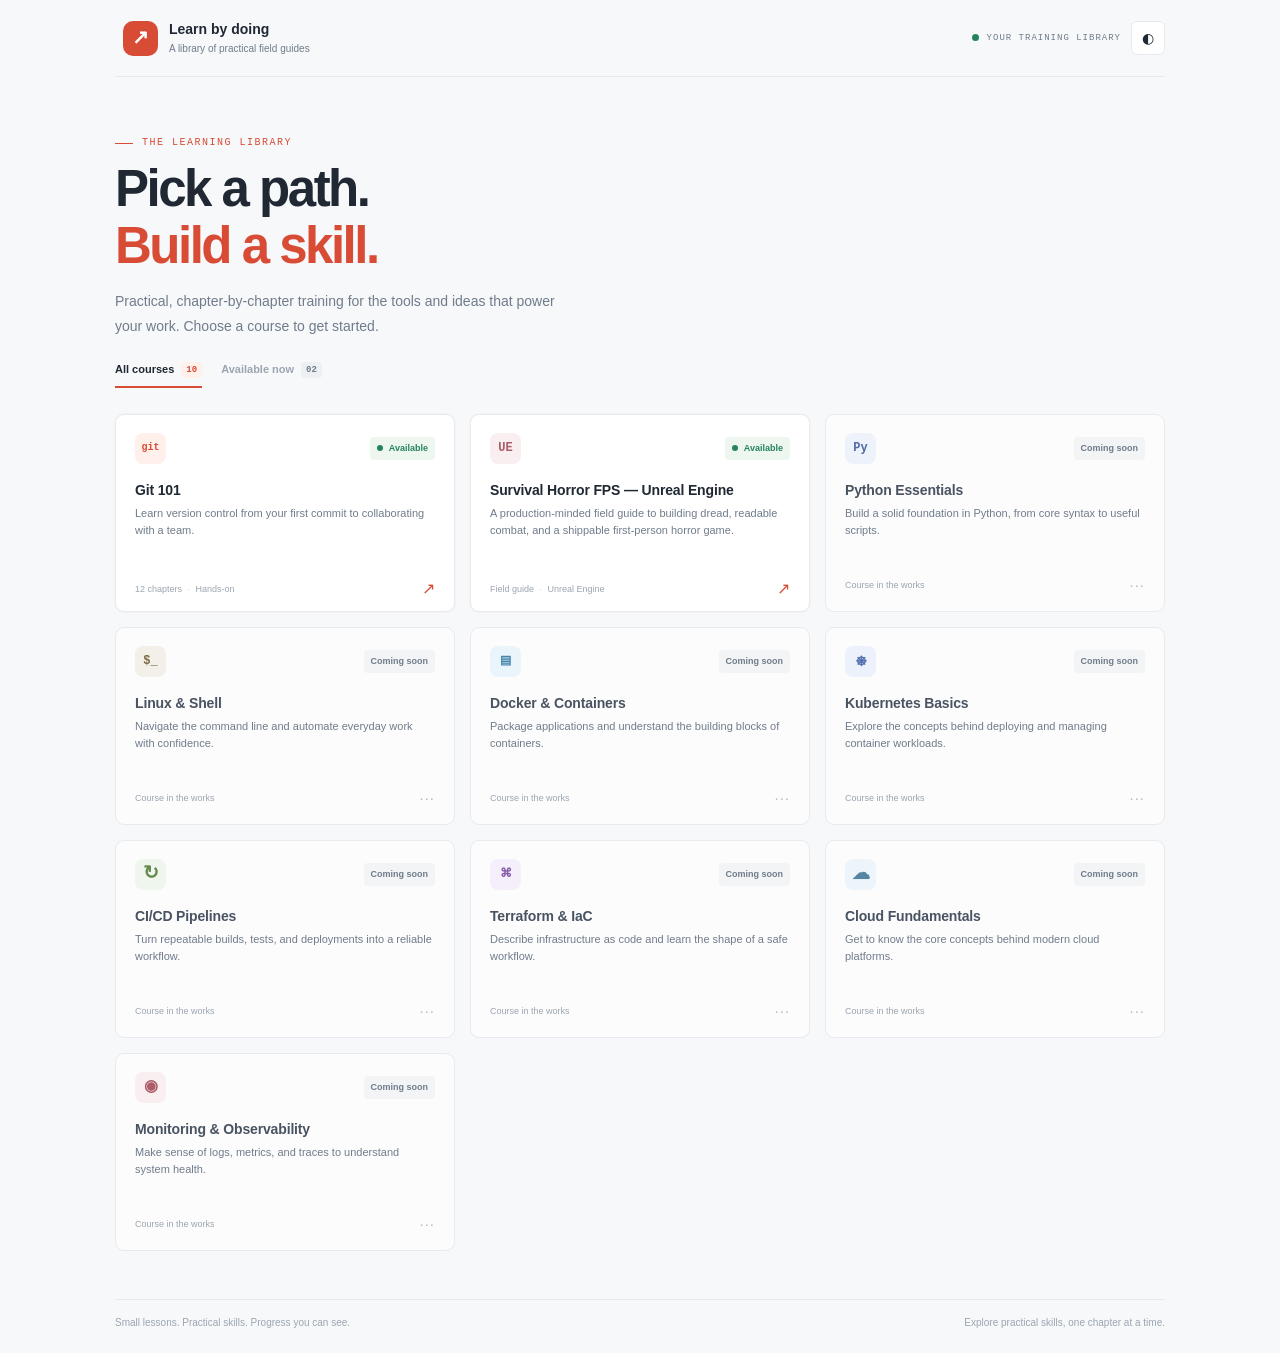
==== commit b4b7e951: "Added Unreal Fieldguide" ====
--- a/index.html
+++ b/index.html
@@ -28,8 +28,8 @@
           <h1 id="page-title">Pick a path.<br><span>Build a skill.</span></h1>
           <p class="intro-copy">Practical, chapter-by-chapter training for the tools and ideas that power your work. Choose a course to get started.</p>
           <div class="section-tabs" role="group" aria-label="Filter courses">
-            <button class="tab is-active" type="button" data-filter="all" aria-pressed="true">All courses <span>09</span></button>
-            <button class="tab" type="button" data-filter="available" aria-pressed="false">Available now <span>01</span></button>
+            <button class="tab is-active" type="button" data-filter="all" aria-pressed="true">All courses <span>10</span></button>
+            <button class="tab" type="button" data-filter="available" aria-pressed="false">Available now <span>02</span></button>
           </div>
         </section>
 
@@ -39,6 +39,13 @@
             <span class="course-title">Git 101</span>
             <span class="course-description">Learn version control from your first commit to collaborating with a team.</span>
             <span class="card-bottom"><span>12 chapters <span class="meta-divider">·</span> Hands-on</span><span class="card-arrow" aria-hidden="true">↗</span></span>
+          </a>
+
+          <a class="course-card course-card-live" href="pages/Unreal-Survival-Horror-FPS.html">
+            <span class="card-topline"><span class="course-icon horror-icon" aria-hidden="true">UE</span><span class="card-status available"><span></span> Available</span></span>
+            <span class="course-title">Survival Horror FPS — Unreal Engine</span>
+            <span class="course-description">A production-minded field guide to building dread, readable combat, and a shippable first-person horror game.</span>
+            <span class="card-bottom"><span>Field guide <span class="meta-divider">·</span> Unreal Engine</span><span class="card-arrow" aria-hidden="true">↗</span></span>
           </a>
 
           <article class="course-card course-card-soon">
--- a/assets/css/styles.css
+++ b/assets/css/styles.css
@@ -243,6 +243,46 @@
 body[data-theme="dark"] .page-shell .course-card-soon { background: #1a2028; }
 body[data-theme="dark"] .page-shell .tab span { background: #2a323b; }
 body[data-theme="dark"] .page-shell .theme-button { background: var(--surface); }
+
+.page-shell .horror-icon { background: #f9eff0; color: #ab5c68; }
+.guide-layout { display: grid; grid-template-columns: 220px minmax(0, 1fr); gap: 44px; padding: 35px 0 55px; }
+.guide-toc { position: sticky; top: 24px; align-self: start; padding: 17px 0; }
+.guide-toc p { margin: 0 0 10px; color: var(--faint); font-family: Consolas, monospace; font-size: 9px; letter-spacing: 1.2px; }
+.guide-toc ol { display: grid; gap: 3px; margin: 0; padding: 0; list-style: none; }
+.guide-toc a { display: block; padding: 6px 9px; border-radius: 5px; color: var(--muted); font-size: 11px; text-decoration: none; }
+.guide-toc a:hover { background: var(--accent-soft); color: var(--accent); }
+.guide-content { min-width: 0; }
+.guide-content .eyebrow { margin: 0 0 9px; color: var(--accent); font-family: Consolas, monospace; font-size: 10px; letter-spacing: 1.5px; }
+.guide-content h1 { margin: 0; font-size: clamp(34px, 5vw, 48px); letter-spacing: -2px; line-height: 1.12; }
+.guide-content .guide-lede { margin: 14px 0 20px; color: var(--muted); font-size: 15px; line-height: 1.75; }
+.guide-meta { display: flex; flex-wrap: wrap; gap: 8px; margin-bottom: 24px; }
+.guide-meta span { padding: 4px 8px; border: 1px solid var(--line); border-radius: 4px; color: var(--muted); font-family: Consolas, monospace; font-size: 9px; }
+.guide-content .guide-callout { margin: 20px 0; padding: 14px 16px; border: 1px solid #f0d3bd; border-radius: 7px; background: #fff8f0; color: #74563e; font-size: 12px; }
+.guide-content .guide-callout strong { color: #9c5d2f; }
+.guide-section { scroll-margin-top: 90px; padding: 20px 0; border-top: 1px solid var(--line); }
+.guide-section h2 { margin: 0 0 10px; font-size: 19px; font-weight: 700; letter-spacing: -.45px; line-height: 1.4; }
+.guide-section h3 { margin: 17px 0 6px; font-size: 13px; }
+.guide-section p, .guide-section li { color: var(--muted); font-size: 12px; line-height: 1.75; }
+.guide-section p { margin: 0 0 10px; }
+.guide-section ul, .guide-section ol { margin: 7px 0 13px; padding-left: 20px; }
+.guide-section li { margin: 4px 0; padding-left: 2px; }
+.guide-section li::marker { color: var(--accent); }
+.guide-section code { padding: 2px 4px; border-radius: 3px; background: var(--line); color: var(--accent); font-family: Consolas, monospace; font-size: .9em; }
+.guide-checklist { display: grid; grid-template-columns: repeat(2, minmax(0, 1fr)); gap: 8px; margin: 13px 0; padding: 0; list-style: none; }
+.guide-checklist li { margin: 0; padding: 9px 11px; border: 1px solid var(--line); border-radius: 6px; background: var(--surface); }
+.guide-content .guide-checklist li::before { margin-right: 7px; color: var(--green); content: "✓"; }
+.page-shell .site-footer { display: flex; justify-content: space-between; gap: 12px; padding: 15px 0 22px; border-top: 1px solid var(--line); color: var(--faint); font-size: 10px; }
+body[data-theme="dark"] .guide-content .guide-callout { border-color: #51402b; background: #2b261e; color: #ddc9a8; }
+body[data-theme="dark"] .guide-content .guide-callout strong { color: #edb76d; }
+
+@media (max-width: 760px) {
+  .guide-layout { grid-template-columns: 1fr; gap: 8px; padding: 22px 0 40px; }
+  .guide-toc { position: static; padding: 0 0 14px; border-bottom: 1px solid var(--line); }
+  .guide-toc ol { grid-template-columns: repeat(2, minmax(0, 1fr)); }
+  .guide-content h1 { font-size: 37px; }
+  .guide-checklist { grid-template-columns: 1fr; }
+  .page-shell .site-footer { flex-direction: column; }
+}
 
 @media (max-width: 1050px) {
   .sidebar { width: 250px; }
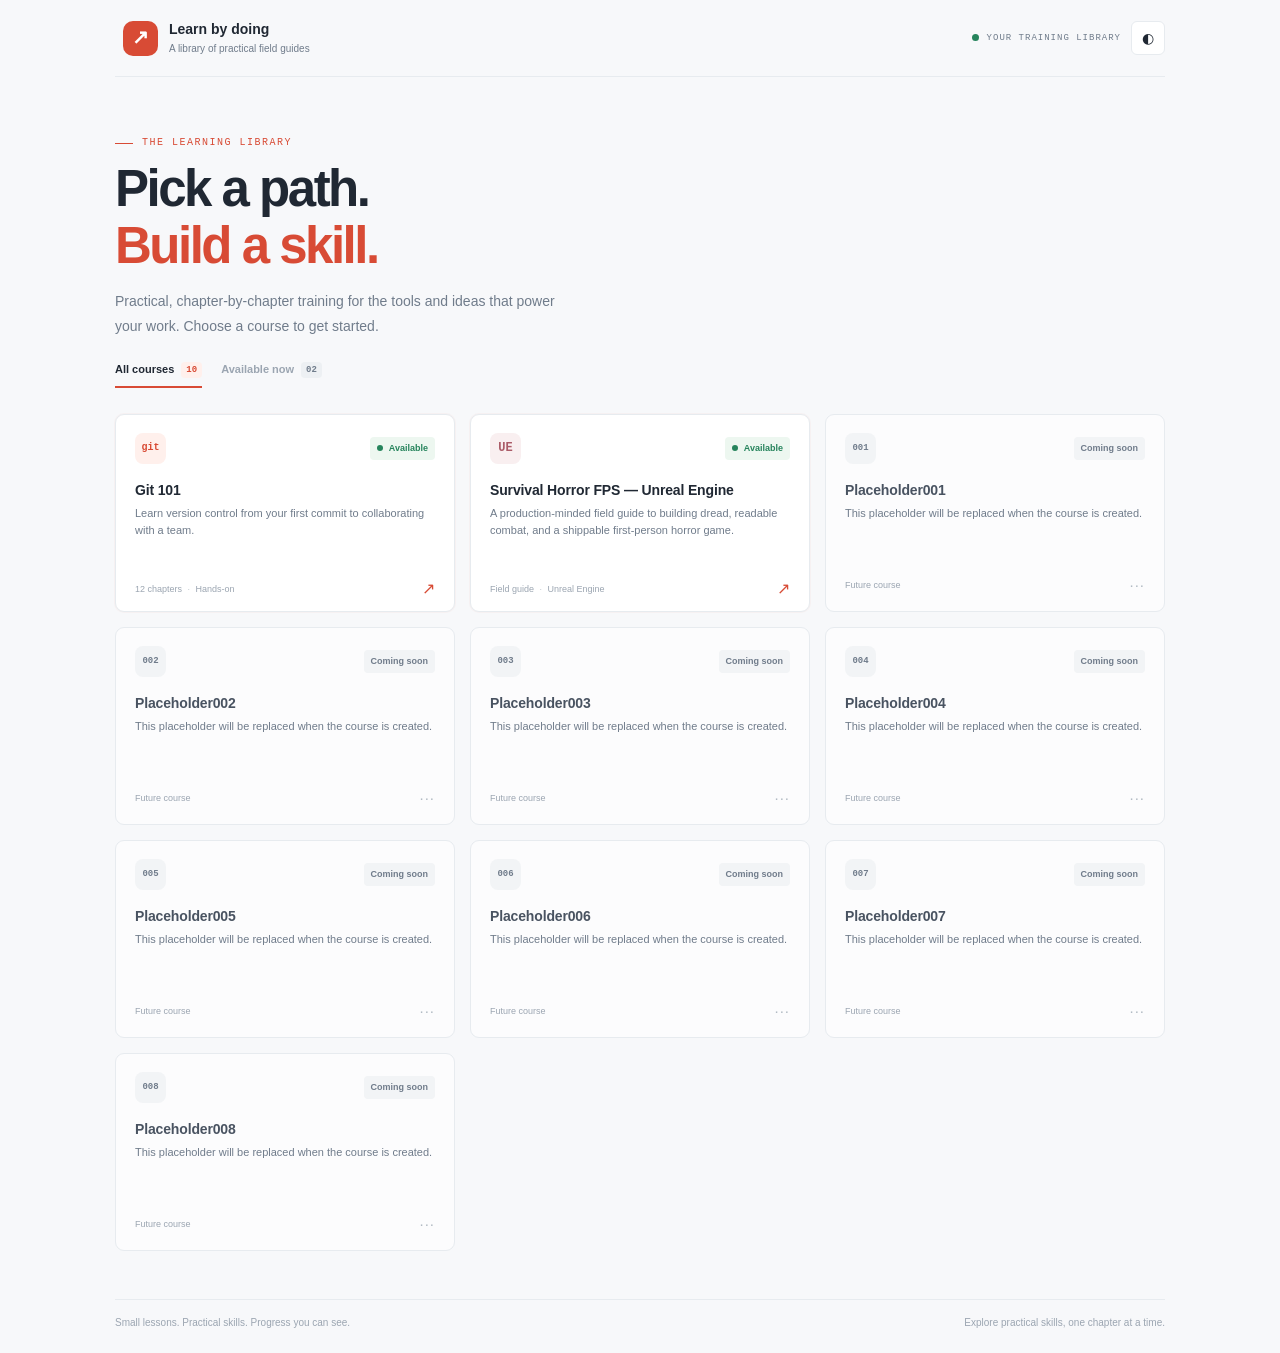
==== commit bbd09fe3: "updated how index works" ====
--- a/index.html
+++ b/index.html
@@ -7,7 +7,7 @@
     <meta name="description" content="Choose a hands-on training course and learn something new, one chapter at a time.">
     <title>Training Library — Learn by doing</title>
     <link rel="stylesheet" href="assets/css/styles.css">
-    <script src="assets/js/home.js" defer></script>
+    <script src="assets/js/home.js" defer data-markdown-src="index.md"></script>
   </head>
   <body>
     <div class="page-shell">
@@ -22,88 +22,10 @@
         </div>
       </header>
 
-      <main>
-        <section class="intro" aria-labelledby="page-title">
-          <p class="eyebrow">THE LEARNING LIBRARY</p>
-          <h1 id="page-title">Pick a path.<br><span>Build a skill.</span></h1>
-          <p class="intro-copy">Practical, chapter-by-chapter training for the tools and ideas that power your work. Choose a course to get started.</p>
-          <div class="section-tabs" role="group" aria-label="Filter courses">
-            <button class="tab is-active" type="button" data-filter="all" aria-pressed="true">All courses <span>10</span></button>
-            <button class="tab" type="button" data-filter="available" aria-pressed="false">Available now <span>02</span></button>
-          </div>
-        </section>
-
-        <section class="course-grid" aria-label="Training courses">
-          <a class="course-card course-card-live" href="pages/Git-101.html">
-            <span class="card-topline"><span class="course-icon git-icon" aria-hidden="true">git</span><span class="card-status available"><span></span> Available</span></span>
-            <span class="course-title">Git 101</span>
-            <span class="course-description">Learn version control from your first commit to collaborating with a team.</span>
-            <span class="card-bottom"><span>12 chapters <span class="meta-divider">·</span> Hands-on</span><span class="card-arrow" aria-hidden="true">↗</span></span>
-          </a>
-
-          <a class="course-card course-card-live" href="pages/Unreal-Survival-Horror-FPS.html">
-            <span class="card-topline"><span class="course-icon horror-icon" aria-hidden="true">UE</span><span class="card-status available"><span></span> Available</span></span>
-            <span class="course-title">Survival Horror FPS — Unreal Engine</span>
-            <span class="course-description">A production-minded field guide to building dread, readable combat, and a shippable first-person horror game.</span>
-            <span class="card-bottom"><span>Field guide <span class="meta-divider">·</span> Unreal Engine</span><span class="card-arrow" aria-hidden="true">↗</span></span>
-          </a>
-
-          <article class="course-card course-card-soon">
-            <span class="card-topline"><span class="course-icon python-icon" aria-hidden="true">Py</span><span class="card-status">Coming soon</span></span>
-            <span class="course-title">Python Essentials</span>
-            <span class="course-description">Build a solid foundation in Python, from core syntax to useful scripts.</span>
-            <span class="card-bottom"><span>Course in the works</span><span class="lock-icon" aria-hidden="true">···</span></span>
-          </article>
-
-          <article class="course-card course-card-soon">
-            <span class="card-topline"><span class="course-icon linux-icon" aria-hidden="true">$_</span><span class="card-status">Coming soon</span></span>
-            <span class="course-title">Linux &amp; Shell</span>
-            <span class="course-description">Navigate the command line and automate everyday work with confidence.</span>
-            <span class="card-bottom"><span>Course in the works</span><span class="lock-icon" aria-hidden="true">···</span></span>
-          </article>
-
-          <article class="course-card course-card-soon">
-            <span class="card-topline"><span class="course-icon docker-icon" aria-hidden="true">▤</span><span class="card-status">Coming soon</span></span>
-            <span class="course-title">Docker &amp; Containers</span>
-            <span class="course-description">Package applications and understand the building blocks of containers.</span>
-            <span class="card-bottom"><span>Course in the works</span><span class="lock-icon" aria-hidden="true">···</span></span>
-          </article>
-
-          <article class="course-card course-card-soon">
-            <span class="card-topline"><span class="course-icon k8s-icon" aria-hidden="true">⎈</span><span class="card-status">Coming soon</span></span>
-            <span class="course-title">Kubernetes Basics</span>
-            <span class="course-description">Explore the concepts behind deploying and managing container workloads.</span>
-            <span class="card-bottom"><span>Course in the works</span><span class="lock-icon" aria-hidden="true">···</span></span>
-          </article>
-
-          <article class="course-card course-card-soon">
-            <span class="card-topline"><span class="course-icon cicd-icon" aria-hidden="true">↻</span><span class="card-status">Coming soon</span></span>
-            <span class="course-title">CI/CD Pipelines</span>
-            <span class="course-description">Turn repeatable builds, tests, and deployments into a reliable workflow.</span>
-            <span class="card-bottom"><span>Course in the works</span><span class="lock-icon" aria-hidden="true">···</span></span>
-          </article>
-
-          <article class="course-card course-card-soon">
-            <span class="card-topline"><span class="course-icon terraform-icon" aria-hidden="true">⌘</span><span class="card-status">Coming soon</span></span>
-            <span class="course-title">Terraform &amp; IaC</span>
-            <span class="course-description">Describe infrastructure as code and learn the shape of a safe workflow.</span>
-            <span class="card-bottom"><span>Course in the works</span><span class="lock-icon" aria-hidden="true">···</span></span>
-          </article>
-
-          <article class="course-card course-card-soon">
-            <span class="card-topline"><span class="course-icon cloud-icon" aria-hidden="true">☁</span><span class="card-status">Coming soon</span></span>
-            <span class="course-title">Cloud Fundamentals</span>
-            <span class="course-description">Get to know the core concepts behind modern cloud platforms.</span>
-            <span class="card-bottom"><span>Course in the works</span><span class="lock-icon" aria-hidden="true">···</span></span>
-          </article>
-
-          <article class="course-card course-card-soon">
-            <span class="card-topline"><span class="course-icon observability-icon" aria-hidden="true">◉</span><span class="card-status">Coming soon</span></span>
-            <span class="course-title">Monitoring &amp; Observability</span>
-            <span class="course-description">Make sense of logs, metrics, and traces to understand system health.</span>
-            <span class="card-bottom"><span>Course in the works</span><span class="lock-icon" aria-hidden="true">···</span></span>
-          </article>
-        </section>
+      <main id="home" aria-busy="true">
+        <div id="home-content" aria-live="polite">
+          <p>Loading the training library…</p>
+        </div>
       </main>
 
       <footer class="site-footer">
--- a/assets/css/styles.css
+++ b/assets/css/styles.css
@@ -372,14 +372,7 @@
 .page-shell .card-topline { display: flex; min-height: 31px; align-items: center; justify-content: space-between; }
 .page-shell .course-icon { display: grid; width: 31px; height: 31px; place-items: center; border-radius: 8px; font-family: Consolas, monospace; font-size: 12px; font-weight: 700; }
 .page-shell .git-icon { background: var(--accent-soft); color: var(--accent); font-size: 10px; }
-.page-shell .python-icon { background: #eef2fb; color: #526ca4; }
-.page-shell .linux-icon { background: #f3f0e9; color: #7d6a43; }
-.page-shell .docker-icon { background: #eaf4fb; color: #4383aa; }
-.page-shell .k8s-icon { background: #edf1fb; color: #526fb1; font-size: 17px; }
-.page-shell .cicd-icon { background: #eff6ed; color: #648a50; font-size: 19px; }
-.page-shell .terraform-icon { background: #f5eefb; color: #8257a4; }
-.page-shell .cloud-icon { background: #edf5fa; color: #5486a3; font-size: 18px; }
-.page-shell .observability-icon { background: #f9eff0; color: #ab5c68; font-size: 16px; }
+.page-shell .placeholder-icon { background: #f2f4f6; color: var(--muted); font-size: 9px; }
 .page-shell .card-status { display: inline-flex; align-items: center; gap: 6px; padding: 4px 7px; border-radius: 4px; background: #f2f4f6; color: var(--muted); font-size: 9px; font-weight: 600; }
 .page-shell .card-status.available { background: var(--green-soft); color: var(--green); }
 .page-shell .card-status.available span { width: 6px; height: 6px; }
